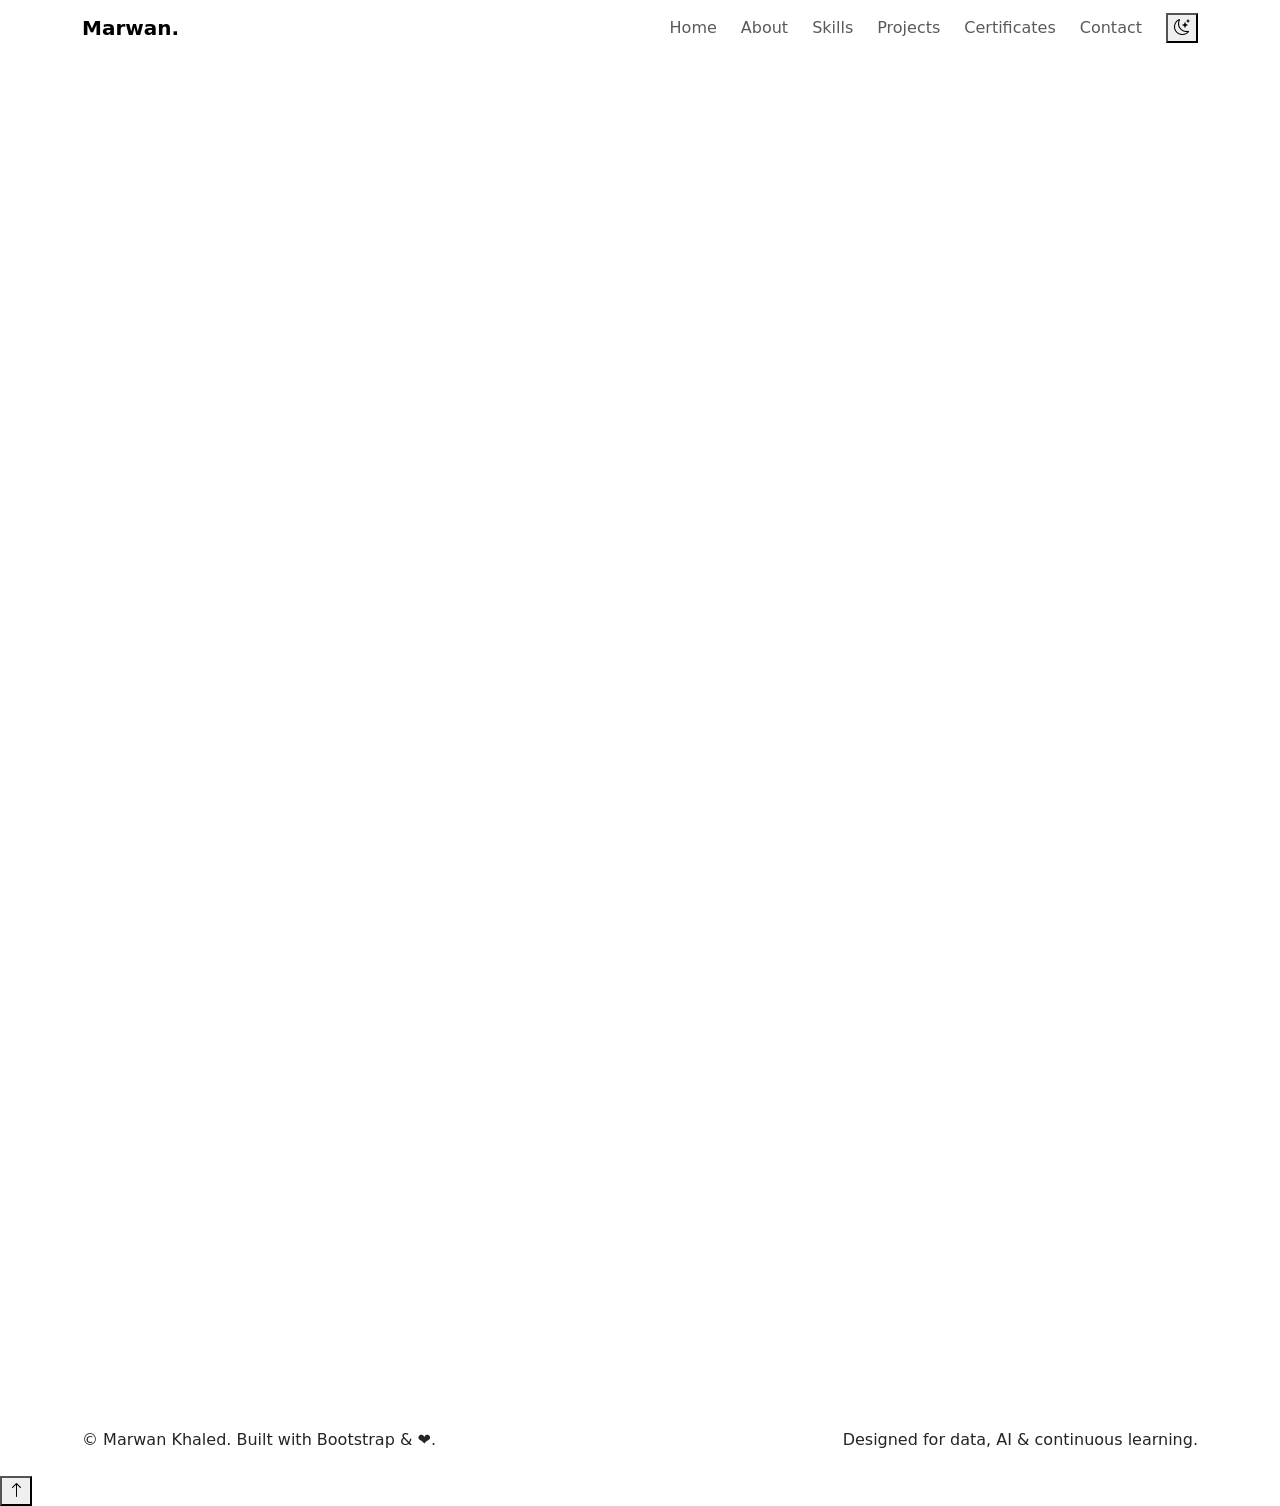
==== index.html @ c45acba2 "Create portfolio website" ====
<!doctype html>
<html lang="en">
<head>
  <meta charset="utf-8">
  <meta name="viewport" content="width=device-width, initial-scale=1">
  <meta name="description" content="Marwan Khaled Saeed Abdul Qadir — Computer Science student focused on Data Science, AI and Machine Learning.">
  <title>Marwan Khaled | Data Science & AI Portfolio</title>
  <link rel="icon" href="assets/favicon.svg" type="image/svg+xml">
  <link rel="preconnect" href="https://fonts.googleapis.com">
  <link rel="preconnect" href="https://fonts.gstatic.com" crossorigin>
  <link href="https://fonts.googleapis.com/css2?family=Inter:wght@400;500;600;700;800&family=Space+Grotesk:wght@500;600;700&display=swap" rel="stylesheet">
  <link href="https://cdn.jsdelivr.net/npm/bootstrap@5.3.3/dist/css/bootstrap.min.css" rel="stylesheet">
  <link href="https://cdn.jsdelivr.net/npm/bootstrap-icons@1.11.3/font/bootstrap-icons.min.css" rel="stylesheet">
  <link href="https://unpkg.com/aos@2.3.4/dist/aos.css" rel="stylesheet">
  <link rel="stylesheet" href="css/style.css">
</head>
<body>
  <div id="loader"><div class="loader-ring"></div></div>

  <nav class="navbar navbar-expand-lg fixed-top" id="mainNav">
    <div class="container">
      <a class="navbar-brand fw-bold" href="#home"><span class="brand-dot"></span> Marwan<span>.</span></a>
      <button class="navbar-toggler border-0 shadow-none" type="button" data-bs-toggle="collapse" data-bs-target="#navMenu">
        <i class="bi bi-list fs-2"></i>
      </button>
      <div class="collapse navbar-collapse" id="navMenu">
        <ul class="navbar-nav ms-auto align-items-lg-center gap-lg-2">
          <li class="nav-item"><a class="nav-link" href="#home">Home</a></li>
          <li class="nav-item"><a class="nav-link" href="#about">About</a></li>
          <li class="nav-item"><a class="nav-link" href="#skills">Skills</a></li>
          <li class="nav-item"><a class="nav-link" href="#projects">Projects</a></li>
          <li class="nav-item"><a class="nav-link" href="#certificates">Certificates</a></li>
          <li class="nav-item"><a class="nav-link" href="#contact">Contact</a></li>
          <li class="nav-item ms-lg-2"><button class="theme-btn" id="themeToggle" aria-label="Toggle theme"><i class="bi bi-moon-stars"></i></button></li>
        </ul>
      </div>
    </div>
  </nav>

  <main>
    <section id="home" class="hero-section">
      <div class="hero-grid"></div>
      <div class="container position-relative">
        <div class="row align-items-center min-vh-100 py-5">
          <div class="col-lg-7" data-aos="fade-up">
            <div class="availability"><span></span> Open to learning & internship opportunities</div>
            <p class="eyebrow mt-4">COMPUTER SCIENCE • DATA • AI</p>
            <h1>Hi, I'm <span id="heroName">Marwan</span>.<br><span class="gradient-text">I build with data.</span></h1>
            <p class="hero-copy" id="heroBio"></p>
            <div class="d-flex flex-wrap gap-3 mt-4">
              <a href="#projects" class="btn btn-primary-custom"><i class="bi bi-grid-3x3-gap me-2"></i>View Projects</a>
              <a href="#contact" class="btn btn-outline-custom"><i class="bi bi-send me-2"></i>Let's Connect</a>
            </div>
            <div class="social-row mt-4" id="heroSocials"></div>
          </div>
          <div class="col-lg-5 text-center mt-5 mt-lg-0" data-aos="zoom-in" data-aos-delay="150">
            <div class="profile-wrap">
              <div class="profile-orbit orbit-one"></div>
              <div class="profile-orbit orbit-two"></div>
              <div class="profile-card">
                <img id="profileImage" src="" alt="Marwan profile photo" class="profile-image">
                <div class="profile-badge"><i class="bi bi-stars"></i> Data & AI</div>
              </div>
              <div class="floating-chip chip-one"><i class="bi bi-bar-chart-line"></i> Data Science</div>
              <div class="floating-chip chip-two"><i class="bi bi-cpu"></i> Machine Learning</div>
            </div>
          </div>
        </div>
      </div>
    </section>

    <section id="about" class="section-padding">
      <div class="container">
        <div class="section-heading" data-aos="fade-up">
          <span>01 — ABOUT</span><h2>Turning curiosity into <em>projects.</em></h2>
        </div>
        <div class="row g-4 align-items-stretch">
          <div class="col-lg-7" data-aos="fade-right">
            <div class="glass-card h-100">
              <div class="icon-box"><i class="bi bi-person-workspace"></i></div>
              <h3>Who I am</h3>
              <p id="aboutText"></p>
              <div class="mini-stats row g-3 mt-2" id="stats"></div>
            </div>
          </div>
          <div class="col-lg-5" data-aos="fade-left">
            <div class="glass-card h-100 education-card">
              <span class="card-label">CURRENT FOCUS</span>
              <h3 id="focusTitle"></h3>
              <p id="focusText"></p>
              <div class="focus-list" id="focusList"></div>
            </div>
          </div>
        </div>
      </div>
    </section>

    <section id="skills" class="section-padding section-alt">
      <div class="container">
        <div class="section-heading" data-aos="fade-up">
          <span>02 — SKILLS</span><h2>Tools I use to <em>build.</em></h2>
        </div>
        <div class="row g-4" id="skillsGrid"></div>
      </div>
    </section>

    <section id="projects" class="section-padding">
      <div class="container">
        <div class="section-heading d-flex flex-column flex-md-row justify-content-between align-items-md-end" data-aos="fade-up">
          <div><span>03 — PROJECTS</span><h2>Selected <em>work.</em></h2></div>
          <p class="section-note">A growing collection of data, ML and software projects.</p>
        </div>
        <div class="row g-4" id="projectsGrid"></div>
      </div>
    </section>

    <section id="certificates" class="section-padding section-alt">
      <div class="container">
        <div class="section-heading" data-aos="fade-up">
          <span>04 — CERTIFICATES</span><h2>Learning, <em>documented.</em></h2>
        </div>
        <div class="row g-4" id="certificatesGrid"></div>
        <div class="add-note mt-4" data-aos="fade-up"><i class="bi bi-lightbulb"></i><span>Add new certificates by editing <code>js/script.js</code>. You can also add an image path for each certificate.</span></div>
      </div>
    </section>

    <section id="contact" class="section-padding contact-section">
      <div class="container">
        <div class="contact-panel" data-aos="zoom-in">
          <div class="row align-items-center g-5">
            <div class="col-lg-7">
              <span class="eyebrow">05 — CONTACT</span>
              <h2>Have an idea?<br><span class="gradient-text">Let's talk.</span></h2>
              <p>I'm always interested in learning, collaborating and exploring opportunities around Data Science, AI and software development.</p>
            </div>
            <div class="col-lg-5">
              <div class="contact-links" id="contactLinks"></div>
            </div>
          </div>
        </div>
      </div>
    </section>
  </main>

  <footer class="py-4">
    <div class="container d-flex flex-column flex-md-row justify-content-between gap-2">
      <span>© <span id="year"></span> Marwan Khaled. Built with Bootstrap & ❤️.</span>
      <span>Designed for data, AI & continuous learning.</span>
    </div>
  </footer>

  <button id="backTop" class="back-top" aria-label="Back to top"><i class="bi bi-arrow-up"></i></button>

  <script src="https://cdn.jsdelivr.net/npm/bootstrap@5.3.3/dist/js/bootstrap.bundle.min.js"></script>
  <script src="https://unpkg.com/aos@2.3.4/dist/aos.js"></script>
  <script src="js/script.js"></script>
</body>
</html>
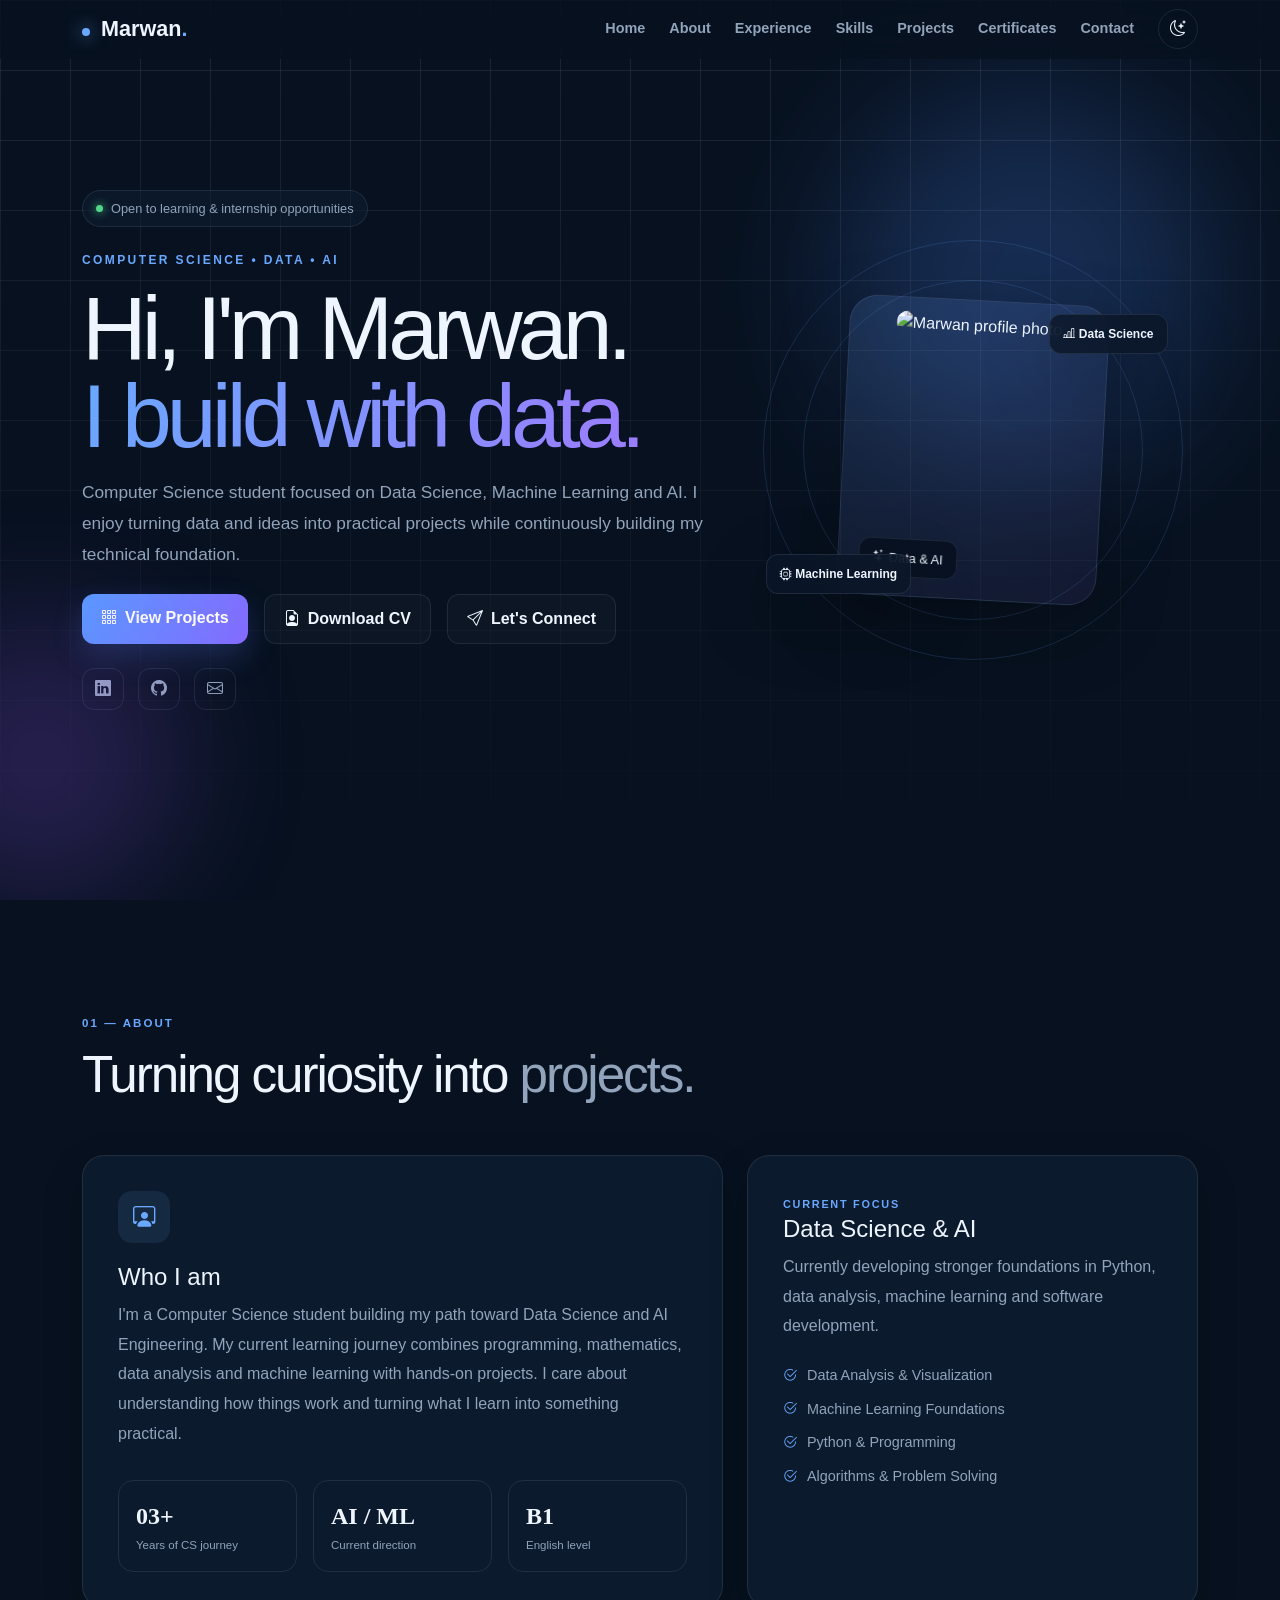
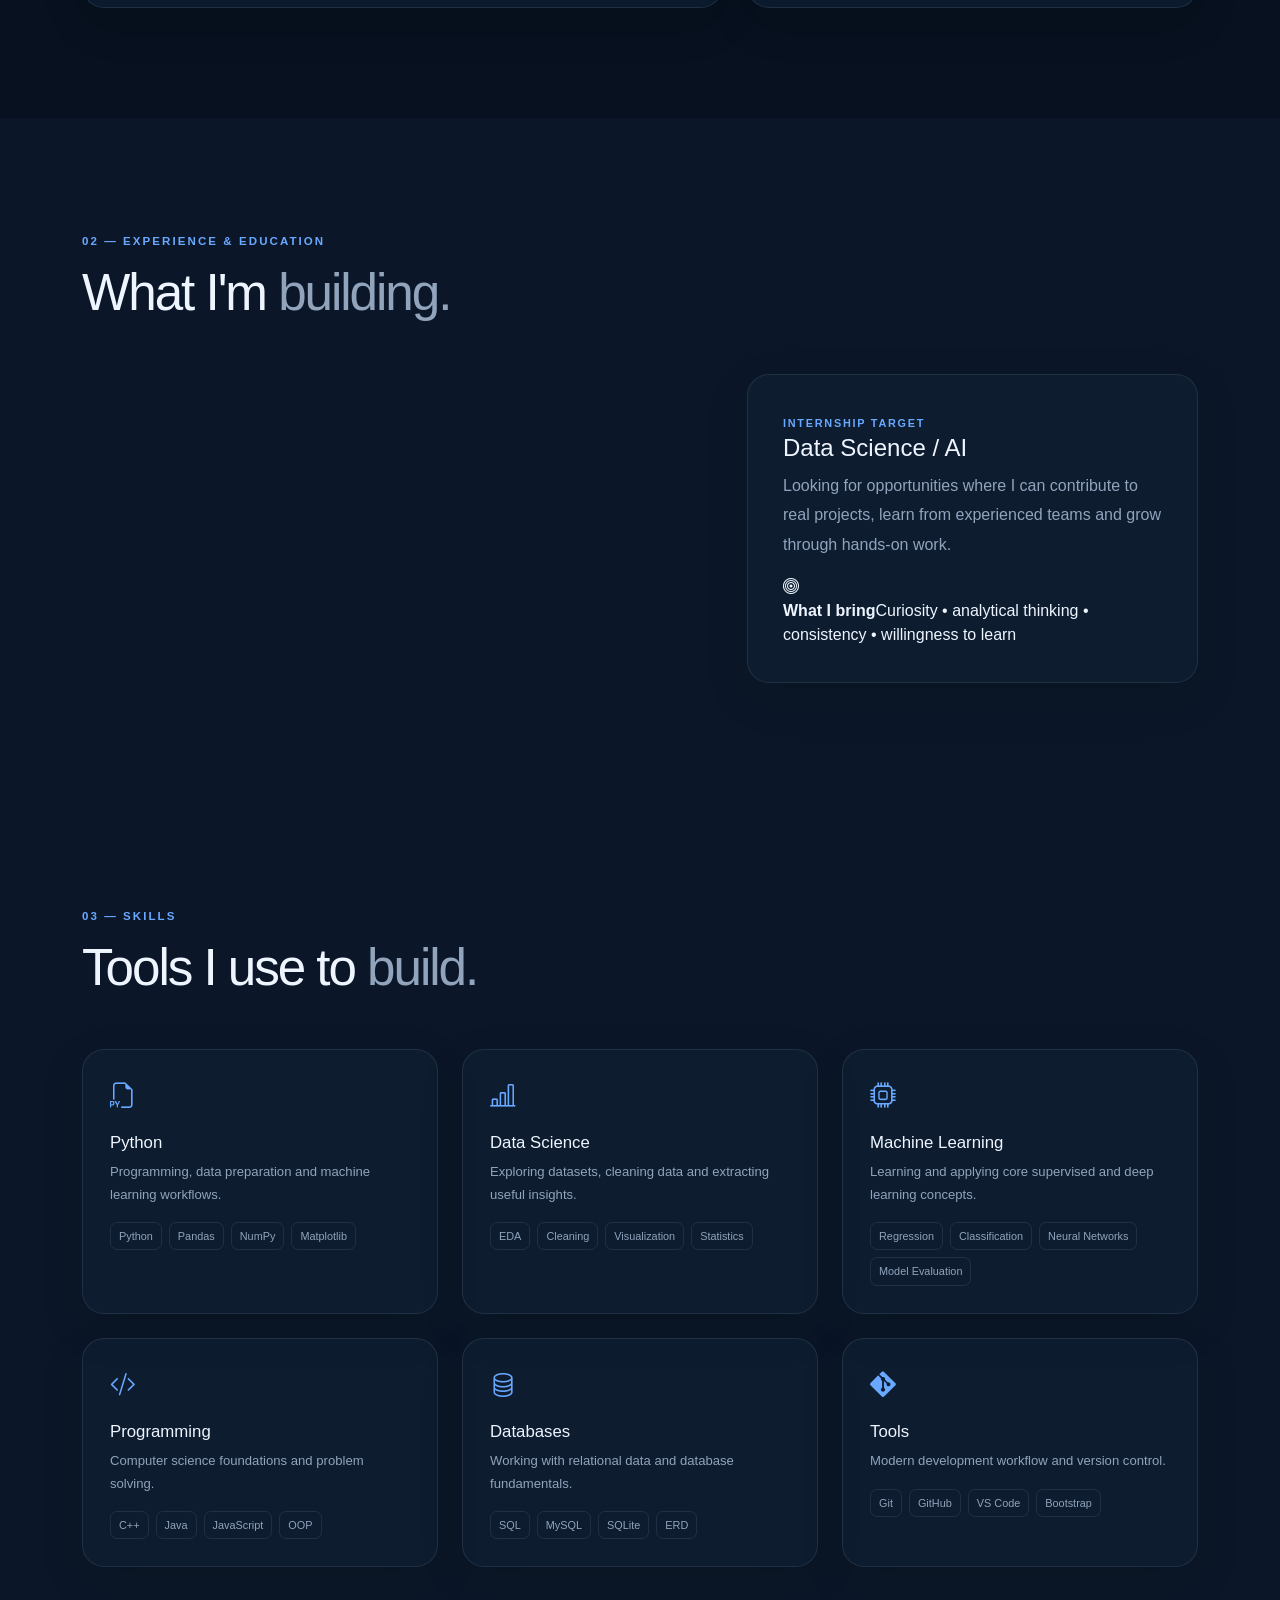
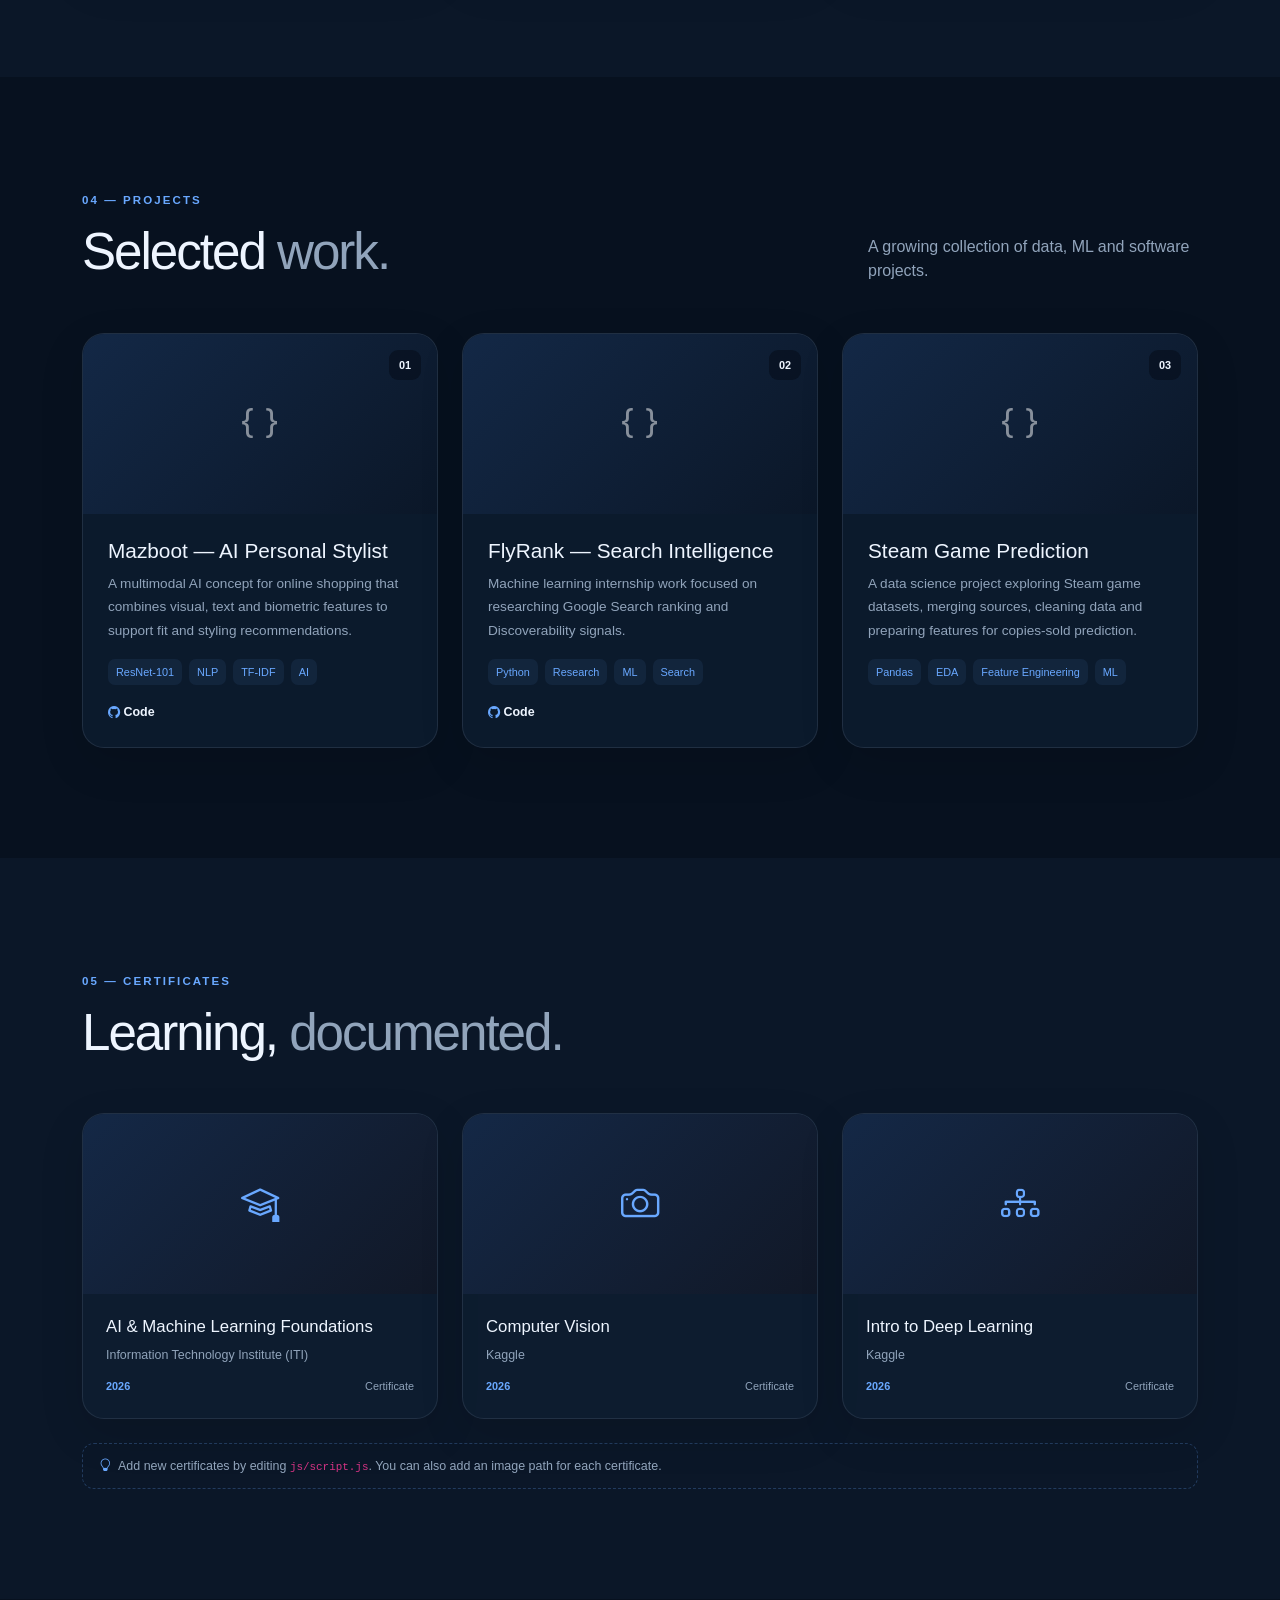
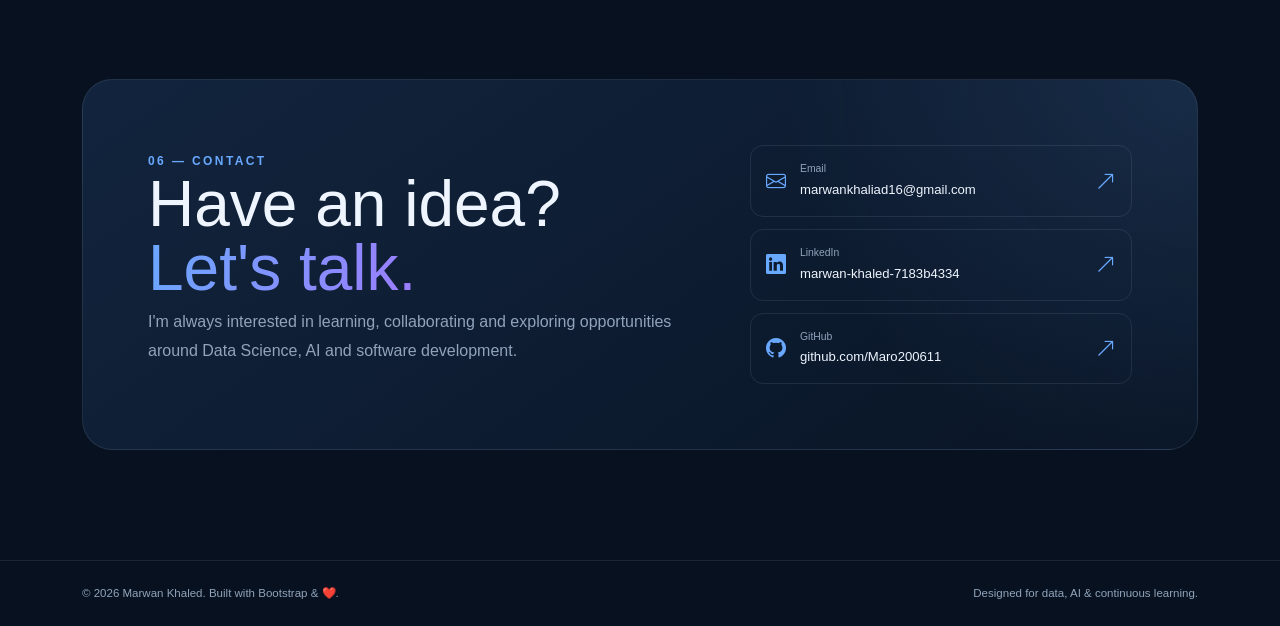
==== commit 0cf47736: "Upgrade portfolio for internships" ====
--- a/index.html
+++ b/index.html
@@ -26,7 +26,7 @@
       <div class="collapse navbar-collapse" id="navMenu">
         <ul class="navbar-nav ms-auto align-items-lg-center gap-lg-2">
           <li class="nav-item"><a class="nav-link" href="#home">Home</a></li>
-          <li class="nav-item"><a class="nav-link" href="#about">About</a></li>
+          <li class="nav-item"><a class="nav-link" href="#about">About</a></li><li class="nav-item"><a class="nav-link" href="#experience">Experience</a></li>
           <li class="nav-item"><a class="nav-link" href="#skills">Skills</a></li>
           <li class="nav-item"><a class="nav-link" href="#projects">Projects</a></li>
           <li class="nav-item"><a class="nav-link" href="#certificates">Certificates</a></li>
@@ -48,7 +48,7 @@
             <h1>Hi, I'm <span id="heroName">Marwan</span>.<br><span class="gradient-text">I build with data.</span></h1>
             <p class="hero-copy" id="heroBio"></p>
             <div class="d-flex flex-wrap gap-3 mt-4">
-              <a href="#projects" class="btn btn-primary-custom"><i class="bi bi-grid-3x3-gap me-2"></i>View Projects</a>
+              <a href="#projects" class="btn btn-primary-custom"><i class="bi bi-grid-3x3-gap me-2"></i>View Projects</a><a id="cvBtn" href="#" class="btn btn-outline-custom"><i class="bi bi-file-earmark-person me-2"></i>Download CV</a>
               <a href="#contact" class="btn btn-outline-custom"><i class="bi bi-send me-2"></i>Let's Connect</a>
             </div>
             <div class="social-row mt-4" id="heroSocials"></div>
@@ -95,10 +95,22 @@
       </div>
     </section>
 
+    <section id="experience" class="section-padding section-alt">
+      <div class="container">
+        <div class="section-heading" data-aos="fade-up">
+          <span>02 — EXPERIENCE & EDUCATION</span><h2>What I'm <em>building.</em></h2>
+        </div>
+        <div class="row g-4">
+          <div class="col-lg-7"><div class="timeline" id="timeline"></div></div>
+          <div class="col-lg-5"><div class="glass-card h-100"><span class="card-label">INTERNSHIP TARGET</span><h3>Data Science / AI</h3><p>Looking for opportunities where I can contribute to real projects, learn from experienced teams and grow through hands-on work.</p><div class="target-box"><i class="bi bi-bullseye"></i><div><strong>What I bring</strong><span>Curiosity • analytical thinking • consistency • willingness to learn</span></div></div></div></div>
+        </div>
+      </div>
+    </section>
+
     <section id="skills" class="section-padding section-alt">
       <div class="container">
         <div class="section-heading" data-aos="fade-up">
-          <span>02 — SKILLS</span><h2>Tools I use to <em>build.</em></h2>
+          <span>03 — SKILLS</span><h2>Tools I use to <em>build.</em></h2>
         </div>
         <div class="row g-4" id="skillsGrid"></div>
       </div>
@@ -107,7 +119,7 @@
     <section id="projects" class="section-padding">
       <div class="container">
         <div class="section-heading d-flex flex-column flex-md-row justify-content-between align-items-md-end" data-aos="fade-up">
-          <div><span>03 — PROJECTS</span><h2>Selected <em>work.</em></h2></div>
+          <div><span>04 — PROJECTS</span><h2>Selected <em>work.</em></h2></div>
           <p class="section-note">A growing collection of data, ML and software projects.</p>
         </div>
         <div class="row g-4" id="projectsGrid"></div>
@@ -117,7 +129,7 @@
     <section id="certificates" class="section-padding section-alt">
       <div class="container">
         <div class="section-heading" data-aos="fade-up">
-          <span>04 — CERTIFICATES</span><h2>Learning, <em>documented.</em></h2>
+          <span>05 — CERTIFICATES</span><h2>Learning, <em>documented.</em></h2>
         </div>
         <div class="row g-4" id="certificatesGrid"></div>
         <div class="add-note mt-4" data-aos="fade-up"><i class="bi bi-lightbulb"></i><span>Add new certificates by editing <code>js/script.js</code>. You can also add an image path for each certificate.</span></div>
@@ -129,7 +141,7 @@
         <div class="contact-panel" data-aos="zoom-in">
           <div class="row align-items-center g-5">
             <div class="col-lg-7">
-              <span class="eyebrow">05 — CONTACT</span>
+              <span class="eyebrow">06 — CONTACT</span>
               <h2>Have an idea?<br><span class="gradient-text">Let's talk.</span></h2>
               <p>I'm always interested in learning, collaborating and exploring opportunities around Data Science, AI and software development.</p>
             </div>
--- a/css/style.css
+++ b/css/style.css
@@ -0,0 +1,34 @@
+:root{
+  --bg:#07111f;--bg-soft:#0b1728;--card:rgba(15,31,51,.72);--text:#eef5ff;--muted:#91a4bb;
+  --line:rgba(148,163,184,.15);--primary:#69a8ff;--secondary:#9c7cff;--shadow:0 24px 70px rgba(0,0,0,.25);
+}
+*{scroll-behavior:smooth}body{font-family:Inter,sans-serif;background:var(--bg);color:var(--text);overflow-x:hidden}
+h1,h2,h3,.navbar-brand{font-family:"Space Grotesk",sans-serif}a{text-decoration:none}
+#loader{position:fixed;inset:0;background:var(--bg);z-index:9999;display:grid;place-items:center;transition:.5s}
+.loader-ring{width:48px;height:48px;border:3px solid var(--line);border-top-color:var(--primary);border-radius:50%;animation:spin .8s linear infinite}@keyframes spin{to{transform:rotate(360deg)}}
+.navbar{background:rgba(7,17,31,.72);backdrop-filter:blur(18px);border-bottom:1px solid transparent;transition:.3s}
+.navbar.scrolled{border-color:var(--line)}.navbar-brand{font-size:1.35rem;color:var(--text)}.navbar-brand span:last-child{color:var(--primary)}
+.brand-dot{display:inline-block;width:8px;height:8px;border-radius:50%;background:var(--primary);box-shadow:0 0 18px var(--primary);margin-right:5px}
+.nav-link{color:var(--muted)!important;font-size:.9rem;font-weight:600}.nav-link:hover{color:var(--text)!important}
+.navbar-toggler,.theme-btn{color:var(--text);background:transparent}.theme-btn{border:1px solid var(--line);border-radius:50%;width:40px;height:40px}
+.hero-section{min-height:100vh;position:relative;display:flex;align-items:center;overflow:hidden}
+.hero-grid{position:absolute;inset:0;background-image:linear-gradient(var(--line) 1px,transparent 1px),linear-gradient(90deg,var(--line) 1px,transparent 1px);background-size:70px 70px;mask-image:linear-gradient(to bottom,black,transparent)}
+.hero-section:before,.hero-section:after{content:"";position:absolute;border-radius:50%;filter:blur(70px);opacity:.22;pointer-events:none}.hero-section:before{width:380px;height:380px;background:#4e8cff;top:10%;right:5%}.hero-section:after{width:280px;height:280px;background:#9c58ff;bottom:0;left:-100px}
+.availability{display:inline-flex;align-items:center;gap:8px;border:1px solid var(--line);background:rgba(15,31,51,.55);padding:8px 13px;border-radius:30px;color:var(--muted);font-size:.8rem}.availability span{width:7px;height:7px;border-radius:50%;background:#54d68a;box-shadow:0 0 10px #54d68a}
+.eyebrow{font-size:.75rem;font-weight:800;letter-spacing:.2em;color:var(--primary)}.hero-section h1{font-size:clamp(3.2rem,7vw,6.5rem);line-height:.98;letter-spacing:-.055em;margin:16px 0}.gradient-text{background:linear-gradient(110deg,var(--primary),var(--secondary));-webkit-background-clip:text;background-clip:text;color:transparent}
+.hero-copy{font-size:1.08rem;line-height:1.8;color:var(--muted);max-width:650px}.btn{border-radius:12px;padding:12px 19px;font-weight:700}.btn-primary-custom{background:linear-gradient(110deg,#579cff,#846bff);color:#fff;border:0;box-shadow:0 12px 30px rgba(88,131,255,.22)}.btn-primary-custom:hover{color:#fff;transform:translateY(-2px)}.btn-outline-custom{border:1px solid var(--line);color:var(--text);background:rgba(255,255,255,.025)}.btn-outline-custom:hover{border-color:rgba(105,168,255,.5);color:var(--text)}
+.social-row{display:flex;gap:14px}.social-row a{width:42px;height:42px;display:grid;place-items:center;border:1px solid var(--line);border-radius:12px;color:var(--muted);transition:.25s}.social-row a:hover{color:var(--text);transform:translateY(-3px);border-color:rgba(105,168,255,.45)}
+.profile-wrap{position:relative;width:min(390px,90vw);height:390px;margin:auto;display:grid;place-items:center}.profile-card{width:260px;height:300px;border-radius:28px;background:linear-gradient(145deg,rgba(105,168,255,.14),rgba(156,124,255,.08));border:1px solid var(--line);box-shadow:var(--shadow);padding:12px;transform:rotate(3deg);position:relative;z-index:2}.profile-image{width:100%;height:100%;object-fit:cover;border-radius:20px}.profile-badge{position:absolute;bottom:18px;left:20px;background:rgba(7,17,31,.88);backdrop-filter:blur(10px);padding:9px 13px;border-radius:12px;font-size:.8rem;border:1px solid var(--line)}.profile-orbit{position:absolute;border:1px solid rgba(105,168,255,.17);border-radius:50%;animation:orbit 15s linear infinite}.orbit-one{width:340px;height:340px}.orbit-two{width:420px;height:420px;animation-duration:22s;animation-direction:reverse}@keyframes orbit{to{transform:rotate(360deg)}}
+.floating-chip{position:absolute;z-index:3;padding:10px 13px;border:1px solid var(--line);background:rgba(11,23,40,.85);backdrop-filter:blur(12px);border-radius:12px;font-size:.75rem;font-weight:700;box-shadow:var(--shadow);animation:float 4s ease-in-out infinite}.chip-one{top:15%;right:0}.chip-two{bottom:13%;left:-3%;animation-delay:-1.5s}@keyframes float{50%{transform:translateY(-10px)}}
+.section-padding{padding:110px 0}.section-alt{background:var(--bg-soft)}.section-heading{margin-bottom:50px}.section-heading span{font-size:.72rem;font-weight:800;letter-spacing:.18em;color:var(--primary)}.section-heading h2{font-size:clamp(2.2rem,4vw,3.6rem);letter-spacing:-.04em;margin:10px 0 0}.section-heading em{font-style:normal;color:var(--muted)}.section-note{max-width:330px;color:var(--muted);margin:0}
+.glass-card,.skill-card,.project-card,.certificate-card{background:var(--card);border:1px solid var(--line);border-radius:22px;box-shadow:0 15px 45px rgba(0,0,0,.12);transition:.3s}.glass-card{padding:35px}.glass-card:hover,.skill-card:hover,.project-card:hover,.certificate-card:hover{transform:translateY(-6px);border-color:rgba(105,168,255,.3)}.icon-box{width:52px;height:52px;display:grid;place-items:center;border-radius:14px;background:rgba(105,168,255,.1);color:var(--primary);font-size:1.4rem;margin-bottom:20px}.glass-card h3{font-size:1.5rem}.glass-card p,.education-card p{color:var(--muted);line-height:1.85}
+.mini-stat{padding:17px;border:1px solid var(--line);border-radius:15px}.mini-stat strong{font-family:"Space Grotesk";font-size:1.5rem}.mini-stat small{display:block;color:var(--muted);font-size:.72rem;margin-top:3px}.card-label{font-size:.68rem;font-weight:800;letter-spacing:.16em;color:var(--primary)}.focus-list{margin-top:24px;display:grid;gap:12px}.focus-list div{display:flex;gap:10px;color:var(--muted);font-size:.9rem}.focus-list i{color:var(--primary)}
+.skill-card{padding:27px;height:100%}.skill-icon{font-size:1.6rem;color:var(--primary);margin-bottom:18px}.skill-card h4{font-size:1.05rem}.skill-card p{font-size:.82rem;color:var(--muted);line-height:1.7;margin:0}.skill-tags{display:flex;flex-wrap:wrap;gap:7px;margin-top:16px}.skill-tags span{font-size:.68rem;border:1px solid var(--line);padding:5px 8px;border-radius:7px;color:var(--muted)}
+.project-card{height:100%;overflow:hidden}.project-top{height:180px;position:relative;overflow:hidden;background:linear-gradient(135deg,#132846,#0b1728)}.project-top img{width:100%;height:100%;object-fit:cover;opacity:.85;transition:.4s}.project-card:hover .project-top img{transform:scale(1.05)}.project-number{position:absolute;top:16px;right:16px;padding:7px 10px;border-radius:9px;background:rgba(7,17,31,.75);font-size:.68rem;font-weight:800}.project-body{padding:25px}.project-body h3{font-size:1.3rem}.project-body p{color:var(--muted);font-size:.85rem;line-height:1.75}.tech-stack{display:flex;flex-wrap:wrap;gap:7px}.tech-stack span{font-size:.68rem;color:var(--primary);background:rgba(105,168,255,.08);padding:5px 8px;border-radius:7px}.project-links{margin-top:18px;display:flex;gap:16px}.project-links a{font-size:.78rem;color:var(--text);font-weight:700}.project-links i{color:var(--primary)}
+.certificate-card{padding:0;overflow:hidden;height:100%}.certificate-img{height:180px;background:linear-gradient(135deg,#142846,#111827);display:grid;place-items:center;overflow:hidden}.certificate-img img{width:100%;height:100%;object-fit:cover}.certificate-placeholder{font-size:2.4rem;color:var(--primary)}.certificate-body{padding:23px}.certificate-body h3{font-size:1.05rem}.certificate-body p{font-size:.78rem;color:var(--muted);margin:6px 0 14px}.cert-meta{display:flex;justify-content:space-between;align-items:center;font-size:.68rem;color:var(--muted)}.cert-meta strong{color:var(--primary)}.add-note{border:1px dashed rgba(105,168,255,.25);padding:13px 16px;border-radius:12px;color:var(--muted);font-size:.78rem}.add-note i{color:var(--primary);margin-right:7px}
+.contact-section{padding-top:80px}.contact-panel{padding:65px;border-radius:30px;background:radial-gradient(circle at 100% 0,rgba(105,168,255,.13),transparent 35%),linear-gradient(145deg,rgba(20,39,65,.9),rgba(10,22,38,.9));border:1px solid var(--line)}.contact-panel h2{font-size:clamp(2.7rem,5vw,4.6rem);line-height:1}.contact-panel p{color:var(--muted);line-height:1.8;max-width:560px}.contact-links{display:grid;gap:12px}.contact-link{display:flex;align-items:center;gap:14px;padding:15px;border:1px solid var(--line);border-radius:13px;color:var(--text);transition:.25s}.contact-link:hover{transform:translateX(5px);border-color:rgba(105,168,255,.4);color:var(--text)}.contact-link i{font-size:1.25rem;color:var(--primary)}.contact-link small{display:block;color:var(--muted);font-size:.65rem}.contact-link span{font-size:.82rem}
+footer{border-top:1px solid var(--line);color:var(--muted);font-size:.72rem}.back-top{position:fixed;right:24px;bottom:24px;width:44px;height:44px;border-radius:50%;border:1px solid var(--line);background:rgba(11,23,40,.9);color:var(--text);opacity:0;visibility:hidden;transition:.25s;z-index:99}.back-top.show{opacity:1;visibility:visible}
+@media(max-width:991px){.navbar{background:rgba(7,17,31,.94)}.navbar-collapse{padding:15px 0}.hero-section h1{font-size:4rem}.profile-wrap{height:350px}.profile-card{width:230px;height:270px}.orbit-two{width:360px;height:360px}.contact-panel{padding:40px 28px}}
+@media(max-width:575px){.section-padding{padding:80px 0}.hero-section h1{font-size:3.25rem}.profile-wrap{transform:scale(.82);margin-top:-20px}.floating-chip{display:none}.glass-card{padding:25px}}
+body.light{--bg:#f5f8fc;--bg-soft:#eaf0f8;--card:rgba(255,255,255,.78);--text:#132033;--muted:#607089;--line:rgba(24,45,72,.12);--shadow:0 20px 60px rgba(24,45,72,.12)}
+body.light .navbar{background:rgba(245,248,252,.82)}body.light .contact-panel{background:linear-gradient(145deg,#fff,#eef4fc)}
